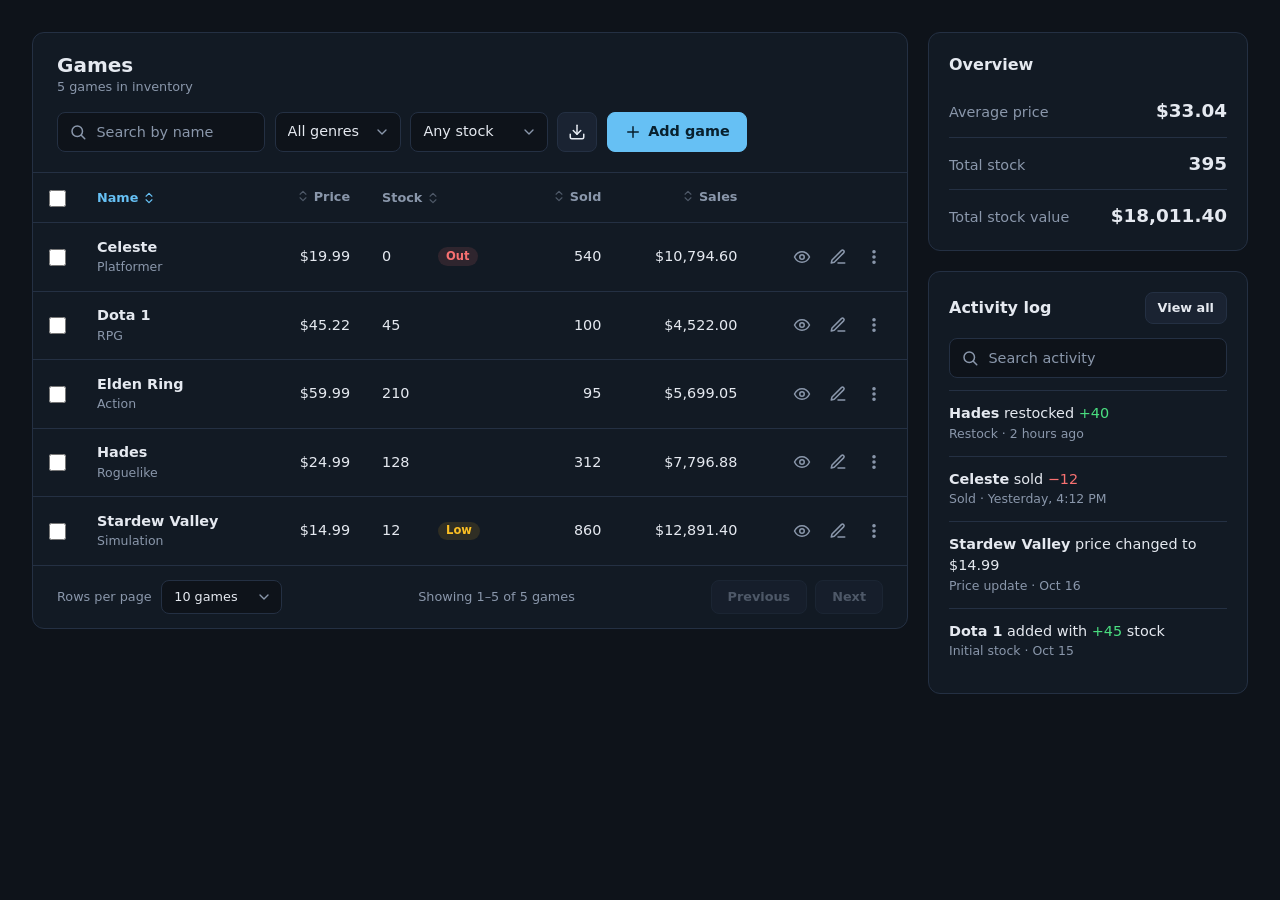
==== index.html @ d0f94e02 "Generated HTML and CSS via Claude I realized I am so far behind  AI can now build production grade s" ====
<!doctype html>
<html lang="en">
  <head>
    <meta charset="UTF-8" />
    <meta name="viewport" content="width=device-width, initial-scale=1.0" />
    <title>Document</title>
    <link rel="stylesheet" href="css/main.css" />
  </head>
  <body>
    <!-- Icon sprite: define once, reuse with <use href="#i-name"> -->
    <svg width="0" height="0" style="position: absolute" aria-hidden="true">
      <symbol id="i-search" viewBox="0 0 24 24">
        <circle cx="11" cy="11" r="7" />
        <path d="m21 21-4.3-4.3" />
      </symbol>
      <symbol id="i-eye" viewBox="0 0 24 24">
        <path d="M2 12s3.5-7 10-7 10 7 10 7-3.5 7-10 7S2 12 2 12z" />
        <circle cx="12" cy="12" r="3" />
      </symbol>
      <symbol id="i-edit" viewBox="0 0 24 24">
        <path d="M12 20h9" />
        <path d="M16.5 3.5a2.1 2.1 0 0 1 3 3L7 19l-4 1 1-4z" />
      </symbol>
      <symbol id="i-more" viewBox="0 0 24 24">
        <circle cx="12" cy="5" r="1.4" fill="currentColor" />
        <circle cx="12" cy="12" r="1.4" fill="currentColor" />
        <circle cx="12" cy="19" r="1.4" fill="currentColor" />
      </symbol>
      <symbol id="i-sort" viewBox="0 0 24 24">
        <path d="m7 15 5 5 5-5" />
        <path d="m7 9 5-5 5 5" />
      </symbol>
      <symbol id="i-plus" viewBox="0 0 24 24">
        <path d="M12 5v14M5 12h14" />
      </symbol>
      <symbol id="i-download" viewBox="0 0 24 24">
        <path d="M21 15v4a2 2 0 0 1-2 2H5a2 2 0 0 1-2-2v-4" />
        <path d="m7 10 5 5 5-5" />
        <path d="M12 15V3" />
      </symbol>
    </svg>

    <main class="layout">
      <section class="card" aria-labelledby="page-title">
        <!-- Toolbar -->
        <div class="toolbar">
          <div class="toolbar__title">
            <h1 id="page-title">Games</h1>
            <p>5 games in inventory</p>
          </div>

          <div class="toolbar__controls">
            <label class="search">
              <span class="sr-only">Search games</span>
              <svg class="icon" aria-hidden="true">
                <use href="#i-search" />
              </svg>
              <input type="search" name="search" placeholder="Search by name" />
            </label>

            <label class="select">
              <span class="sr-only">Filter by genre</span>
              <select name="genre">
                <option value="">All genres</option>
                <option>Action</option>
                <option>Platformer</option>
                <option>Roguelike</option>
                <option>RPG</option>
                <option>Simulation</option>
              </select>
            </label>

            <label class="select">
              <span class="sr-only">Filter by stock</span>
              <select name="stock">
                <option value="">Any stock</option>
                <option value="in">In stock</option>
                <option value="low">Low stock</option>
                <option value="out">Out of stock</option>
              </select>
            </label>

            <button
              type="button"
              class="btn btn--icon"
              aria-label="Export all games as CSV"
              title="Export all games as CSV"
            >
              <svg class="icon" aria-hidden="true">
                <use href="#i-download" />
              </svg>
            </button>

            <button type="button" class="btn btn--primary">
              <svg class="icon" aria-hidden="true"><use href="#i-plus" /></svg>
              Add game
            </button>
          </div>
        </div>

        <!-- Table -->
        <div class="table-wrap">
          <table>
            <caption class="sr-only">
              Games list
            </caption>
            <thead>
              <tr>
                <th class="col-check">
                  <input type="checkbox" aria-label="Select all games" />
                </th>
                <th aria-sort="ascending">
                  <button type="button" class="sort">
                    Name
                    <svg class="icon" aria-hidden="true">
                      <use href="#i-sort" />
                    </svg>
                  </button>
                </th>
                <th class="num" aria-sort="none">
                  <button type="button" class="sort">
                    Price
                    <svg class="icon" aria-hidden="true">
                      <use href="#i-sort" />
                    </svg>
                  </button>
                </th>
                <th class="stock" aria-sort="none">
                  <button type="button" class="sort">
                    Stock
                    <svg class="icon" aria-hidden="true">
                      <use href="#i-sort" />
                    </svg>
                  </button>
                </th>
                <th class="num" aria-sort="none">
                  <button type="button" class="sort">
                    Sold
                    <svg class="icon" aria-hidden="true">
                      <use href="#i-sort" />
                    </svg>
                  </button>
                </th>
                <th class="num" aria-sort="none">
                  <button type="button" class="sort">
                    Sales
                    <svg class="icon" aria-hidden="true">
                      <use href="#i-sort" />
                    </svg>
                  </button>
                </th>
                <th class="col-actions">
                  <span class="sr-only">Actions</span>
                </th>
              </tr>
            </thead>

            <tbody>
              <tr>
                <td class="col-check">
                  <input type="checkbox" aria-label="Select Celeste" />
                </td>
                <td>
                  <span class="name">Celeste</span
                  ><span class="genre">Platformer</span>
                </td>
                <td class="num">$19.99</td>
                <td class="stock">
                  <div class="stock-cell">
                    <span class="count">0</span
                    ><span class="badge badge--out">Out</span>
                  </div>
                </td>
                <td class="num">540</td>
                <td class="num">$10,794.60</td>
                <td class="col-actions">
                  <div class="actions">
                    <button
                      type="button"
                      class="icon-btn"
                      aria-label="View Celeste"
                      title="View"
                    >
                      <svg class="icon" aria-hidden="true">
                        <use href="#i-eye" />
                      </svg>
                    </button>
                    <button
                      type="button"
                      class="icon-btn"
                      aria-label="Edit Celeste"
                      title="Edit"
                    >
                      <svg class="icon" aria-hidden="true">
                        <use href="#i-edit" />
                      </svg>
                    </button>
                    <button
                      type="button"
                      class="icon-btn"
                      aria-label="More actions for Celeste"
                      title="More"
                    >
                      <svg class="icon" aria-hidden="true">
                        <use href="#i-more" />
                      </svg>
                    </button>
                  </div>
                </td>
              </tr>

              <tr>
                <td class="col-check">
                  <input type="checkbox" aria-label="Select Dota 1" />
                </td>
                <td>
                  <span class="name">Dota 1</span><span class="genre">RPG</span>
                </td>
                <td class="num">$45.22</td>
                <td class="stock">
                  <div class="stock-cell"><span class="count">45</span></div>
                </td>
                <td class="num">100</td>
                <td class="num">$4,522.00</td>
                <td class="col-actions">
                  <div class="actions">
                    <button
                      type="button"
                      class="icon-btn"
                      aria-label="View Dota 1"
                      title="View"
                    >
                      <svg class="icon" aria-hidden="true">
                        <use href="#i-eye" />
                      </svg>
                    </button>
                    <button
                      type="button"
                      class="icon-btn"
                      aria-label="Edit Dota 1"
                      title="Edit"
                    >
                      <svg class="icon" aria-hidden="true">
                        <use href="#i-edit" />
                      </svg>
                    </button>
                    <button
                      type="button"
                      class="icon-btn"
                      aria-label="More actions for Dota 1"
                      title="More"
                    >
                      <svg class="icon" aria-hidden="true">
                        <use href="#i-more" />
                      </svg>
                    </button>
                  </div>
                </td>
              </tr>

              <tr>
                <td class="col-check">
                  <input type="checkbox" aria-label="Select Elden Ring" />
                </td>
                <td>
                  <span class="name">Elden Ring</span
                  ><span class="genre">Action</span>
                </td>
                <td class="num">$59.99</td>
                <td class="stock">
                  <div class="stock-cell"><span class="count">210</span></div>
                </td>
                <td class="num">95</td>
                <td class="num">$5,699.05</td>
                <td class="col-actions">
                  <div class="actions">
                    <button
                      type="button"
                      class="icon-btn"
                      aria-label="View Elden Ring"
                      title="View"
                    >
                      <svg class="icon" aria-hidden="true">
                        <use href="#i-eye" />
                      </svg>
                    </button>
                    <button
                      type="button"
                      class="icon-btn"
                      aria-label="Edit Elden Ring"
                      title="Edit"
                    >
                      <svg class="icon" aria-hidden="true">
                        <use href="#i-edit" />
                      </svg>
                    </button>
                    <button
                      type="button"
                      class="icon-btn"
                      aria-label="More actions for Elden Ring"
                      title="More"
                    >
                      <svg class="icon" aria-hidden="true">
                        <use href="#i-more" />
                      </svg>
                    </button>
                  </div>
                </td>
              </tr>

              <tr>
                <td class="col-check">
                  <input type="checkbox" aria-label="Select Hades" />
                </td>
                <td>
                  <span class="name">Hades</span
                  ><span class="genre">Roguelike</span>
                </td>
                <td class="num">$24.99</td>
                <td class="stock">
                  <div class="stock-cell"><span class="count">128</span></div>
                </td>
                <td class="num">312</td>
                <td class="num">$7,796.88</td>
                <td class="col-actions">
                  <div class="actions">
                    <button
                      type="button"
                      class="icon-btn"
                      aria-label="View Hades"
                      title="View"
                    >
                      <svg class="icon" aria-hidden="true">
                        <use href="#i-eye" />
                      </svg>
                    </button>
                    <button
                      type="button"
                      class="icon-btn"
                      aria-label="Edit Hades"
                      title="Edit"
                    >
                      <svg class="icon" aria-hidden="true">
                        <use href="#i-edit" />
                      </svg>
                    </button>
                    <button
                      type="button"
                      class="icon-btn"
                      aria-label="More actions for Hades"
                      title="More"
                    >
                      <svg class="icon" aria-hidden="true">
                        <use href="#i-more" />
                      </svg>
                    </button>
                  </div>
                </td>
              </tr>

              <tr>
                <td class="col-check">
                  <input type="checkbox" aria-label="Select Stardew Valley" />
                </td>
                <td>
                  <span class="name">Stardew Valley</span
                  ><span class="genre">Simulation</span>
                </td>
                <td class="num">$14.99</td>
                <td class="stock">
                  <div class="stock-cell">
                    <span class="count">12</span
                    ><span class="badge badge--low">Low</span>
                  </div>
                </td>
                <td class="num">860</td>
                <td class="num">$12,891.40</td>
                <td class="col-actions">
                  <div class="actions">
                    <button
                      type="button"
                      class="icon-btn"
                      aria-label="View Stardew Valley"
                      title="View"
                    >
                      <svg class="icon" aria-hidden="true">
                        <use href="#i-eye" />
                      </svg>
                    </button>
                    <button
                      type="button"
                      class="icon-btn"
                      aria-label="Edit Stardew Valley"
                      title="Edit"
                    >
                      <svg class="icon" aria-hidden="true">
                        <use href="#i-edit" />
                      </svg>
                    </button>
                    <button
                      type="button"
                      class="icon-btn"
                      aria-label="More actions for Stardew Valley"
                      title="More"
                    >
                      <svg class="icon" aria-hidden="true">
                        <use href="#i-more" />
                      </svg>
                    </button>
                  </div>
                </td>
              </tr>
            </tbody>
          </table>
        </div>

        <!-- Footer / pagination -->
        <div class="table-footer">
          <div class="rows">
            <label for="page-size">Rows per page</label>
            <div class="select">
              <select id="page-size" name="page-size">
                <option value="10">10 games</option>
                <option value="30">30 games</option>
                <option value="100">100 games</option>
              </select>
            </div>
          </div>
          <p>Showing 1–5 of 5 games</p>
          <div class="pager">
            <button type="button" class="btn" disabled>Previous</button>
            <button type="button" class="btn" disabled>Next</button>
          </div>
        </div>
      </section>

      <!-- Side panels -->
      <aside class="side" aria-label="Insights">
        <section class="card panel" aria-labelledby="stats-title">
          <h2 id="stats-title">Overview</h2>
          <dl class="stats">
            <div>
              <dt>Average price</dt>
              <dd>$33.04</dd>
            </div>
            <div>
              <dt>Total stock</dt>
              <dd>395</dd>
            </div>
            <div>
              <dt>Total stock value</dt>
              <dd>$18,011.40</dd>
            </div>
          </dl>
        </section>

        <section class="card panel" aria-labelledby="log-title">
          <div class="panel__head">
            <h2 id="log-title">Activity log</h2>
            <button type="button" class="btn btn--sm">View all</button>
          </div>

          <label class="search">
            <span class="sr-only">Search activity</span>
            <svg class="icon" aria-hidden="true"><use href="#i-search" /></svg>
            <input
              type="search"
              name="log-search"
              placeholder="Search activity"
            />
          </label>

          <ul class="log">
            <li>
              <span class="log__text"
                ><strong>Hades</strong> restocked
                <span class="pos">+40</span></span
              >
              <span class="log__meta">Restock · 2 hours ago</span>
            </li>
            <li>
              <span class="log__text"
                ><strong>Celeste</strong> sold
                <span class="neg">−12</span></span
              >
              <span class="log__meta">Sold · Yesterday, 4:12 PM</span>
            </li>
            <li>
              <span class="log__text"
                ><strong>Stardew Valley</strong> price changed to $14.99</span
              >
              <span class="log__meta">Price update · Oct 16</span>
            </li>
            <li>
              <span class="log__text"
                ><strong>Dota 1</strong> added with
                <span class="pos">+45</span> stock</span
              >
              <span class="log__meta">Initial stock · Oct 15</span>
            </li>
          </ul>
        </section>
      </aside>
    </main>
  </body>
</html>
---- css/main.css ----
/* ---------- Tokens ---------- */
:root {
  --bg: #0e131a;
  --surface: #121a24;
  --surface-raised: #1a2332;
  --row-hover: #18222f;
  --row-selected: #16293a;
  --border: #243043;
  --text: #e5e9f0;
  --text-muted: #8a97ab;
  --accent: #66c0f4;
  --accent-ink: #08202e;
  --warn: #fbbf24;
  --danger: #f87171;

  --radius: 12px;
  --radius-sm: 8px;
  --font: system-ui, -apple-system, "Segoe UI", Roboto, sans-serif;
}

/* ---------- Base ---------- */
*,
*::before,
*::after {
  box-sizing: border-box;
  padding: 0;
  margin: 0;
}

body {
  font-family: var(--font);
  font-size: 0.9rem;
  line-height: 1.5;
  color: var(--text);
  background: var(--bg);
  margin: 2rem;
}

.sr-only {
  position: absolute;
  width: 1px;
  height: 1px;
  overflow: hidden;
  clip: rect(0 0 0 0);
  white-space: nowrap;
}

.icon {
  width: 18px;
  height: 18px;
  flex-shrink: 0;
  fill: none;
  stroke: currentColor;
  stroke-width: 2;
  stroke-linecap: round;
  stroke-linejoin: round;
}

:focus-visible {
  outline: 2px solid var(--accent);
  outline-offset: 2px;
}

/* ---------- Card ---------- */
.card {
  background: var(--surface);
  border: 1px solid var(--border);
  border-radius: var(--radius);
  overflow: hidden;
}

/* ---------- Toolbar ---------- */
.toolbar {
  display: flex;
  flex-wrap: wrap;
  align-items: center;
  justify-content: space-between;
  gap: 1rem;
  padding: 1.25rem 1.5rem;
  border-bottom: 1px solid var(--border);
}

.toolbar__title h1 {
  font-size: 1.25rem;
  font-weight: 700;
  line-height: 1.2;
}

.toolbar__title p {
  color: var(--text-muted);
  font-size: 0.8rem;
}

.toolbar__controls {
  display: flex;
  flex-wrap: wrap;
  align-items: center;
  gap: 0.6rem;
}

/* Search */
.search {
  position: relative;
  display: block;
}

.search .icon {
  position: absolute;
  top: 50%;
  left: 0.75rem;
  transform: translateY(-50%);
  color: var(--text-muted);
  pointer-events: none;
}

.search input,
.select select {
  height: 2.5rem;
  font: inherit;
  color: var(--text);
  background: var(--bg);
  border: 1px solid var(--border);
  border-radius: var(--radius-sm);
  transition: border-color 150ms ease;
}

.search input {
  width: 15rem;
  padding: 0 0.75rem 0 2.4rem;
}

.search input::placeholder {
  color: var(--text-muted);
}

.search input:hover,
.select select:hover {
  border-color: #34445c;
}

.search input:focus-visible,
.select select:focus-visible {
  outline: none;
  border-color: var(--accent);
  box-shadow: 0 0 0 3px rgb(102 192 244 / 0.2);
}

/* Select with custom arrow */
.select select {
  appearance: none;
  padding: 0 2.2rem 0 0.75rem;
  cursor: pointer;
  background-image: url("data:image/svg+xml,%3Csvg xmlns='http://www.w3.org/2000/svg' width='16' height='16' viewBox='0 0 24 24' fill='none' stroke='%238a97ab' stroke-width='2' stroke-linecap='round' stroke-linejoin='round'%3E%3Cpath d='m6 9 6 6 6-6'/%3E%3C/svg%3E");
  background-repeat: no-repeat;
  background-position: right 0.6rem center;
}

/* Buttons */
.btn {
  display: inline-flex;
  align-items: center;
  gap: 0.4rem;
  height: 2.5rem;
  padding: 0 1rem;
  font: inherit;
  font-weight: 600;
  color: var(--text);
  background: var(--surface-raised);
  border: 1px solid var(--border);
  border-radius: var(--radius-sm);
  cursor: pointer;
  transition: background-color 150ms ease;
}

.btn:hover:not(:disabled) {
  background: #222e40;
}

.btn:disabled {
  color: var(--text-muted);
  opacity: 0.5;
  cursor: not-allowed;
}

.btn--primary {
  color: var(--accent-ink);
  background: var(--accent);
  border-color: var(--accent);
}

.btn--primary:hover:not(:disabled) {
  background: #85cdf7;
}

/* ---------- Table ---------- */
.table-wrap {
  overflow-x: auto;
}

table {
  width: 100%;
  min-width: 860px;
  border-collapse: collapse;
  text-align: left;
}

th,
td {
  padding: 0.85rem 1rem;
  white-space: nowrap;
}

thead th {
  color: var(--text-muted);
  font-size: 0.8rem;
  font-weight: 600;
  background: var(--surface);
  border-bottom: 1px solid var(--border);
}

tbody tr {
  border-bottom: 1px solid var(--border);
  transition: background-color 150ms ease;
}

tbody tr:last-child {
  border-bottom: none;
}

tbody tr:hover {
  background: var(--row-hover);
}

/* Selected row: works with no JS thanks to :has() */
tbody tr:has(input:checked) {
  background: var(--row-selected);
}

.name {
  font-weight: 600;
}

/* Numbers line up on the right */
.num {
  text-align: right;
  font-variant-numeric: tabular-nums;
}

.col-check {
  width: 3rem;
  padding-right: 0;
}

.col-actions {
  width: 1%;
  padding-left: 0;
  text-align: right;
}

input[type="checkbox"] {
  width: 17px;
  height: 17px;
  accent-color: var(--accent);
  cursor: pointer;
  vertical-align: middle;
}

/* Sortable headers */
.sort {
  display: inline-flex;
  align-items: center;
  gap: 0.25rem;
  padding: 0.2rem 0.4rem;
  margin: -0.2rem -0.4rem;
  font: inherit;
  color: inherit;
  background: none;
  border: none;
  border-radius: 6px;
  cursor: pointer;
}

.sort .icon {
  width: 14px;
  height: 14px;
  opacity: 0.5;
}

.sort:hover {
  color: var(--text);
}

.sort:hover .icon {
  opacity: 1;
}

th[aria-sort="ascending"] .sort,
th[aria-sort="descending"] .sort {
  color: var(--accent);
}

th[aria-sort="ascending"] .sort .icon,
th[aria-sort="descending"] .sort .icon {
  opacity: 1;
}

/* Right-aligned header buttons */
th.num .sort {
  flex-direction: row-reverse;
}

/* Stock badges */
.badge {
  display: inline-block;
  margin-left: 0.4rem;
  padding: 0.05rem 0.5rem;
  font-size: 0.72rem;
  font-weight: 600;
  border-radius: 999px;
}

.badge--low {
  color: var(--warn);
  background: rgb(251 191 36 / 0.12);
}

.badge--out {
  color: var(--danger);
  background: rgb(248 113 113 / 0.12);
}

/* Row actions */
.actions {
  display: inline-flex;
  gap: 0.15rem;
}

.icon-btn {
  display: inline-grid;
  place-items: center;
  width: 2.1rem;
  height: 2.1rem;
  color: var(--text-muted);
  background: none;
  border: none;
  border-radius: var(--radius-sm);
  cursor: pointer;
  transition:
    background-color 150ms ease,
    color 150ms ease;
}

.icon-btn:hover {
  color: var(--text);
  background: var(--surface-raised);
}

/* ---------- Footer ---------- */
.table-footer {
  display: flex;
  flex-wrap: wrap;
  align-items: center;
  justify-content: space-between;
  gap: 1rem;
  padding: 0.9rem 1.5rem;
  color: var(--text-muted);
  font-size: 0.8rem;
  border-top: 1px solid var(--border);
}

.pager {
  display: flex;
  gap: 0.5rem;
}

.pager .btn {
  height: 2.1rem;
  font-size: 0.8rem;
}

/* ---------- Small screens ---------- */
@media (max-width: 768px) {
  body {
    margin: 1rem;
  }

  .toolbar {
    padding: 1rem;
  }

  .toolbar__controls,
  .search,
  .search input {
    width: 100%;
  }

  .select {
    flex: 1;
  }

  .select select {
    width: 100%;
  }
}

@media (prefers-reduced-motion: reduce) {
  * {
    transition: none !important;
  }
}

/* ================= v2: layout, side panel, table tweaks ================= */
.layout {
  display: grid;
  grid-template-columns: minmax(0, 1fr) 20rem;
  gap: 1.25rem;
  align-items: start;
}

.side {
  display: grid;
  gap: 1.25rem;
}

/* Toolbar extras */
.search input {
  width: 13rem;
}

.btn--icon {
  width: 2.5rem;
  padding: 0;
  justify-content: center;
}

.btn--sm {
  height: 2rem;
  padding: 0 0.75rem;
  font-size: 0.8rem;
}

/* Table: genre lives under the name */
table {
  min-width: 680px;
}

.name {
  display: block;
}

.genre {
  display: block;
  color: var(--text-muted);
  font-size: 0.78rem;
}

/* Stock: count on the left, badge in its own aligned column */
th.stock,
td.stock {
  text-align: left;
  font-variant-numeric: tabular-nums;
}

.stock-cell {
  display: flex;
  align-items: center;
  gap: 0.75rem;
}

.stock-cell .count {
  min-width: 2.75rem;
}

.stock-cell .badge {
  margin-left: 0;
}

/* Breathing room between Sales and the action icons */
th.col-actions,
td.col-actions {
  padding-left: 2rem;
}

/* Footer: rows per page */
.rows {
  display: flex;
  align-items: center;
  gap: 0.6rem;
}

.table-footer .select select {
  height: 2.1rem;
  font-size: 0.8rem;
}

/* Side panels */
.panel {
  padding: 1.25rem;
}

.panel h2 {
  font-size: 1rem;
  font-weight: 700;
}

.panel__head {
  display: flex;
  align-items: center;
  justify-content: space-between;
  margin-bottom: 0.9rem;
}

.stats {
  margin-top: 0.5rem;
}

.stats div {
  display: flex;
  align-items: baseline;
  justify-content: space-between;
  gap: 1rem;
  padding: 0.75rem 0;
  border-bottom: 1px solid var(--border);
}

.stats div:last-child {
  padding-bottom: 0;
  border-bottom: none;
}

.stats dt {
  color: var(--text-muted);
}

.stats dd {
  font-size: 1.15rem;
  font-weight: 700;
  font-variant-numeric: tabular-nums;
}

.panel .search input {
  width: 100%;
}

.log {
  margin-top: 0.75rem;
  list-style: none;
}

.log li {
  padding: 0.75rem 0;
  border-top: 1px solid var(--border);
}

.log__text,
.log__meta {
  display: block;
}

.log__meta {
  color: var(--text-muted);
  font-size: 0.78rem;
}

.log .pos {
  color: #4ade80;
}

.log .neg {
  color: var(--danger);
}

@media (max-width: 1100px) {
  .layout {
    grid-template-columns: 1fr;
  }
}
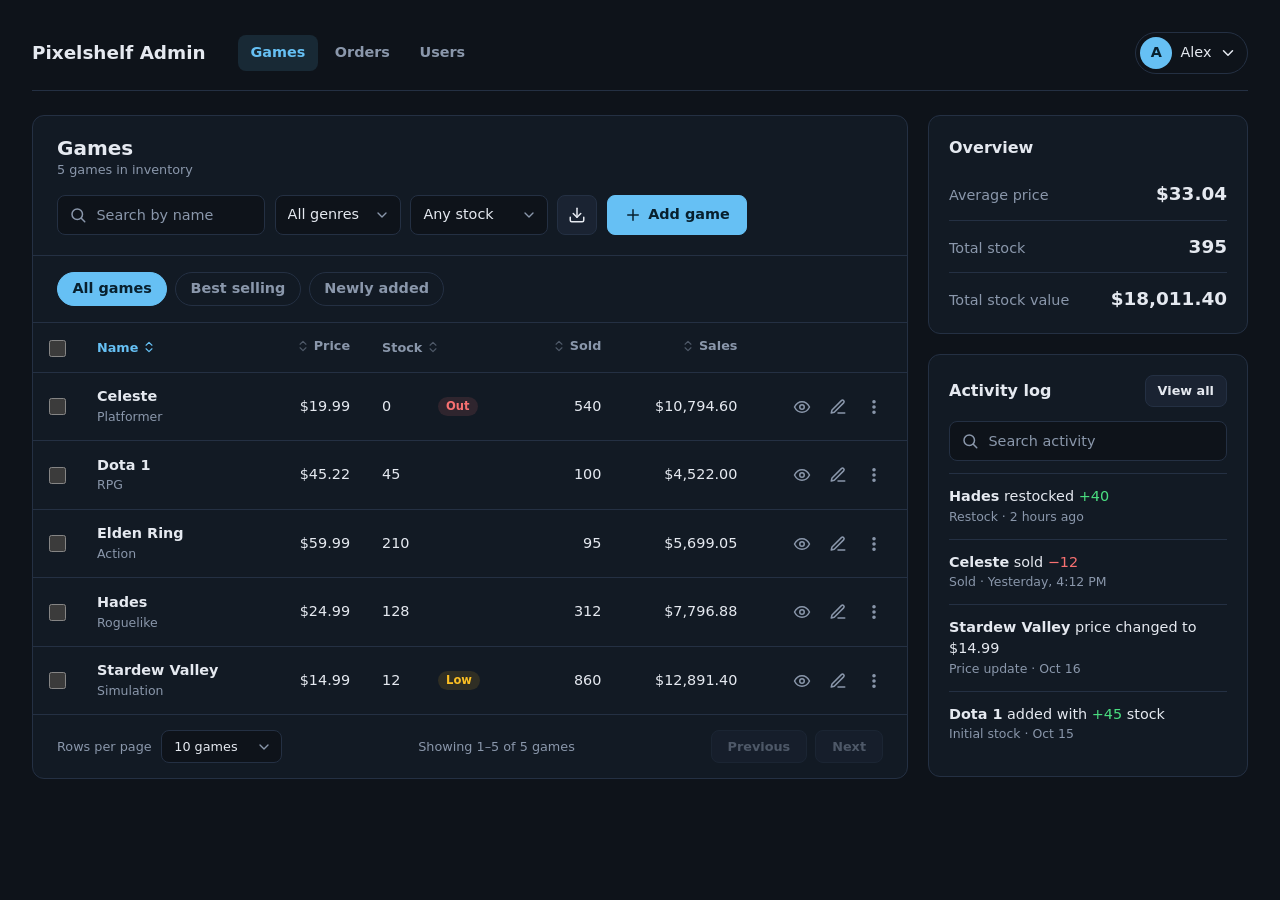
==== commit a648b2af: "Used Claude to generate HTML and CSS haha" ====
--- a/index.html
+++ b/index.html
@@ -3,7 +3,8 @@
   <head>
     <meta charset="UTF-8" />
     <meta name="viewport" content="width=device-width, initial-scale=1.0" />
-    <title>Document</title>
+    <meta name="color-scheme" content="dark" />
+    <title>Game Inventory Dashboard</title>
     <link rel="stylesheet" href="css/main.css" />
   </head>
   <body>
@@ -38,7 +39,66 @@
         <path d="m7 10 5 5 5-5" />
         <path d="M12 15V3" />
       </symbol>
+      <symbol id="i-minus" viewBox="0 0 24 24"><path d="M5 12h14" /></symbol>
+      <symbol id="i-tag" viewBox="0 0 24 24">
+        <path
+          d="M20.6 13.4 13.4 20.6a2 2 0 0 1-2.8 0L2 12V2h10l8.6 8.6a2 2 0 0 1 0 2.8z"
+        />
+        <circle cx="7" cy="7" r="1" />
+      </symbol>
+      <symbol id="i-trash" viewBox="0 0 24 24">
+        <path d="M3 6h18" />
+        <path d="M8 6V4a1 1 0 0 1 1-1h6a1 1 0 0 1 1 1v2" />
+        <path d="m19 6-1 14a2 2 0 0 1-2 2H8a2 2 0 0 1-2-2L5 6" />
+        <path d="M10 11v6M14 11v6" />
+      </symbol>
+      <symbol id="i-settings" viewBox="0 0 24 24">
+        <path
+          d="M4 21v-7M4 10V3M12 21v-9M12 8V3M20 21v-5M20 12V3M1 14h6M9 8h6M17 16h6"
+        />
+      </symbol>
+      <symbol id="i-logout" viewBox="0 0 24 24">
+        <path d="M9 21H5a2 2 0 0 1-2-2V5a2 2 0 0 1 2-2h4" />
+        <path d="m16 17 5-5-5-5" />
+        <path d="M21 12H9" />
+      </symbol>
+      <symbol id="i-chevron" viewBox="0 0 24 24">
+        <path d="m6 9 6 6 6-6" />
+      </symbol>
     </svg>
+
+    <header class="admin-bar">
+      <a href="index.html" class="admin-bar__brand">Pixelshelf Admin</a>
+      <nav class="admin-nav" aria-label="Admin">
+        <a href="index.html" aria-current="page">Games</a>
+        <a href="orders.html">Orders</a>
+        <a href="users.html">Users</a>
+      </nav>
+      <details class="admin-menu">
+        <summary aria-label="Account menu">
+          <span class="avatar" aria-hidden="true">A</span>
+          <span class="admin-menu__name">Alex</span>
+          <svg class="icon" aria-hidden="true"><use href="#i-chevron" /></svg>
+        </summary>
+        <div class="menu-panel admin-menu__panel">
+          <div class="admin-menu__user">
+            <strong>Alex Rivera</strong>
+            <span>alex@example.com</span>
+          </div>
+          <a href="account.html" class="menu-item"
+            ><svg class="icon" aria-hidden="true">
+              <use href="#i-settings" />
+            </svg>
+            Account settings</a
+          >
+          <hr />
+          <button type="button" class="menu-item menu-item--danger">
+            <svg class="icon" aria-hidden="true"><use href="#i-logout" /></svg>
+            Sign out
+          </button>
+        </div>
+      </details>
+    </header>
 
     <main class="layout">
       <section class="card" aria-labelledby="page-title">
@@ -96,6 +156,34 @@
               Add game
             </button>
           </div>
+        </div>
+
+        <div class="quick-filters" role="radiogroup" aria-label="Show games">
+          <label class="chip"
+            ><input
+              type="radio"
+              name="show"
+              id="show-all"
+              class="sr-only"
+              checked
+            />All games</label
+          >
+          <label class="chip"
+            ><input
+              type="radio"
+              name="show"
+              id="show-best"
+              class="sr-only"
+            />Best selling</label
+          >
+          <label class="chip"
+            ><input
+              type="radio"
+              name="show"
+              id="show-new"
+              class="sr-only"
+            />Newly added</label
+          >
         </div>
 
         <!-- Table -->
@@ -156,7 +244,7 @@
             </thead>
 
             <tbody>
-              <tr>
+              <tr data-best>
                 <td class="col-check">
                   <input type="checkbox" aria-label="Select Celeste" />
                 </td>
@@ -195,21 +283,70 @@
                         <use href="#i-edit" />
                       </svg>
                     </button>
-                    <button
-                      type="button"
-                      class="icon-btn"
-                      aria-label="More actions for Celeste"
-                      title="More"
-                    >
-                      <svg class="icon" aria-hidden="true">
-                        <use href="#i-more" />
-                      </svg>
-                    </button>
+                    <details class="row-menu">
+                      <summary
+                        class="icon-btn"
+                        aria-label="More actions for Celeste"
+                        title="More"
+                      >
+                        <svg class="icon" aria-hidden="true">
+                          <use href="#i-more" />
+                        </svg>
+                      </summary>
+                      <ul class="menu-panel row-menu__panel">
+                        <li>
+                          <a
+                            href="game-details.html?id=celeste"
+                            class="menu-item"
+                            ><svg class="icon" aria-hidden="true">
+                              <use href="#i-eye" />
+                            </svg>
+                            View game details</a
+                          >
+                        </li>
+                        <li>
+                          <button type="button" class="menu-item">
+                            <svg class="icon" aria-hidden="true">
+                              <use href="#i-plus" />
+                            </svg>
+                            Add stock
+                          </button>
+                        </li>
+                        <li>
+                          <button type="button" class="menu-item">
+                            <svg class="icon" aria-hidden="true">
+                              <use href="#i-minus" />
+                            </svg>
+                            Remove stock
+                          </button>
+                        </li>
+                        <li>
+                          <button type="button" class="menu-item">
+                            <svg class="icon" aria-hidden="true">
+                              <use href="#i-tag" />
+                            </svg>
+                            Change price
+                          </button>
+                        </li>
+                        <li><hr /></li>
+                        <li>
+                          <button
+                            type="button"
+                            class="menu-item menu-item--danger"
+                          >
+                            <svg class="icon" aria-hidden="true">
+                              <use href="#i-trash" />
+                            </svg>
+                            Delete game
+                          </button>
+                        </li>
+                      </ul>
+                    </details>
                   </div>
                 </td>
               </tr>
 
-              <tr>
+              <tr data-new>
                 <td class="col-check">
                   <input type="checkbox" aria-label="Select Dota 1" />
                 </td>
@@ -244,21 +381,70 @@
                         <use href="#i-edit" />
                       </svg>
                     </button>
-                    <button
-                      type="button"
-                      class="icon-btn"
-                      aria-label="More actions for Dota 1"
-                      title="More"
-                    >
-                      <svg class="icon" aria-hidden="true">
-                        <use href="#i-more" />
-                      </svg>
-                    </button>
+                    <details class="row-menu">
+                      <summary
+                        class="icon-btn"
+                        aria-label="More actions for Dota 1"
+                        title="More"
+                      >
+                        <svg class="icon" aria-hidden="true">
+                          <use href="#i-more" />
+                        </svg>
+                      </summary>
+                      <ul class="menu-panel row-menu__panel">
+                        <li>
+                          <a
+                            href="game-details.html?id=dota-1"
+                            class="menu-item"
+                            ><svg class="icon" aria-hidden="true">
+                              <use href="#i-eye" />
+                            </svg>
+                            View game details</a
+                          >
+                        </li>
+                        <li>
+                          <button type="button" class="menu-item">
+                            <svg class="icon" aria-hidden="true">
+                              <use href="#i-plus" />
+                            </svg>
+                            Add stock
+                          </button>
+                        </li>
+                        <li>
+                          <button type="button" class="menu-item">
+                            <svg class="icon" aria-hidden="true">
+                              <use href="#i-minus" />
+                            </svg>
+                            Remove stock
+                          </button>
+                        </li>
+                        <li>
+                          <button type="button" class="menu-item">
+                            <svg class="icon" aria-hidden="true">
+                              <use href="#i-tag" />
+                            </svg>
+                            Change price
+                          </button>
+                        </li>
+                        <li><hr /></li>
+                        <li>
+                          <button
+                            type="button"
+                            class="menu-item menu-item--danger"
+                          >
+                            <svg class="icon" aria-hidden="true">
+                              <use href="#i-trash" />
+                            </svg>
+                            Delete game
+                          </button>
+                        </li>
+                      </ul>
+                    </details>
                   </div>
                 </td>
               </tr>
 
-              <tr>
+              <tr data-new>
                 <td class="col-check">
                   <input type="checkbox" aria-label="Select Elden Ring" />
                 </td>
@@ -294,21 +480,70 @@
                         <use href="#i-edit" />
                       </svg>
                     </button>
-                    <button
-                      type="button"
-                      class="icon-btn"
-                      aria-label="More actions for Elden Ring"
-                      title="More"
-                    >
-                      <svg class="icon" aria-hidden="true">
-                        <use href="#i-more" />
-                      </svg>
-                    </button>
+                    <details class="row-menu">
+                      <summary
+                        class="icon-btn"
+                        aria-label="More actions for Elden Ring"
+                        title="More"
+                      >
+                        <svg class="icon" aria-hidden="true">
+                          <use href="#i-more" />
+                        </svg>
+                      </summary>
+                      <ul class="menu-panel row-menu__panel">
+                        <li>
+                          <a
+                            href="game-details.html?id=elden-ring"
+                            class="menu-item"
+                            ><svg class="icon" aria-hidden="true">
+                              <use href="#i-eye" />
+                            </svg>
+                            View game details</a
+                          >
+                        </li>
+                        <li>
+                          <button type="button" class="menu-item">
+                            <svg class="icon" aria-hidden="true">
+                              <use href="#i-plus" />
+                            </svg>
+                            Add stock
+                          </button>
+                        </li>
+                        <li>
+                          <button type="button" class="menu-item">
+                            <svg class="icon" aria-hidden="true">
+                              <use href="#i-minus" />
+                            </svg>
+                            Remove stock
+                          </button>
+                        </li>
+                        <li>
+                          <button type="button" class="menu-item">
+                            <svg class="icon" aria-hidden="true">
+                              <use href="#i-tag" />
+                            </svg>
+                            Change price
+                          </button>
+                        </li>
+                        <li><hr /></li>
+                        <li>
+                          <button
+                            type="button"
+                            class="menu-item menu-item--danger"
+                          >
+                            <svg class="icon" aria-hidden="true">
+                              <use href="#i-trash" />
+                            </svg>
+                            Delete game
+                          </button>
+                        </li>
+                      </ul>
+                    </details>
                   </div>
                 </td>
               </tr>
 
-              <tr>
+              <tr data-best>
                 <td class="col-check">
                   <input type="checkbox" aria-label="Select Hades" />
                 </td>
@@ -344,21 +579,68 @@
                         <use href="#i-edit" />
                       </svg>
                     </button>
-                    <button
-                      type="button"
-                      class="icon-btn"
-                      aria-label="More actions for Hades"
-                      title="More"
-                    >
-                      <svg class="icon" aria-hidden="true">
-                        <use href="#i-more" />
-                      </svg>
-                    </button>
+                    <details class="row-menu">
+                      <summary
+                        class="icon-btn"
+                        aria-label="More actions for Hades"
+                        title="More"
+                      >
+                        <svg class="icon" aria-hidden="true">
+                          <use href="#i-more" />
+                        </svg>
+                      </summary>
+                      <ul class="menu-panel row-menu__panel">
+                        <li>
+                          <a href="game-details.html?id=hades" class="menu-item"
+                            ><svg class="icon" aria-hidden="true">
+                              <use href="#i-eye" />
+                            </svg>
+                            View game details</a
+                          >
+                        </li>
+                        <li>
+                          <button type="button" class="menu-item">
+                            <svg class="icon" aria-hidden="true">
+                              <use href="#i-plus" />
+                            </svg>
+                            Add stock
+                          </button>
+                        </li>
+                        <li>
+                          <button type="button" class="menu-item">
+                            <svg class="icon" aria-hidden="true">
+                              <use href="#i-minus" />
+                            </svg>
+                            Remove stock
+                          </button>
+                        </li>
+                        <li>
+                          <button type="button" class="menu-item">
+                            <svg class="icon" aria-hidden="true">
+                              <use href="#i-tag" />
+                            </svg>
+                            Change price
+                          </button>
+                        </li>
+                        <li><hr /></li>
+                        <li>
+                          <button
+                            type="button"
+                            class="menu-item menu-item--danger"
+                          >
+                            <svg class="icon" aria-hidden="true">
+                              <use href="#i-trash" />
+                            </svg>
+                            Delete game
+                          </button>
+                        </li>
+                      </ul>
+                    </details>
                   </div>
                 </td>
               </tr>
 
-              <tr>
+              <tr data-best>
                 <td class="col-check">
                   <input type="checkbox" aria-label="Select Stardew Valley" />
                 </td>
@@ -397,16 +679,65 @@
                         <use href="#i-edit" />
                       </svg>
                     </button>
-                    <button
-                      type="button"
-                      class="icon-btn"
-                      aria-label="More actions for Stardew Valley"
-                      title="More"
-                    >
-                      <svg class="icon" aria-hidden="true">
-                        <use href="#i-more" />
-                      </svg>
-                    </button>
+                    <details class="row-menu">
+                      <summary
+                        class="icon-btn"
+                        aria-label="More actions for Stardew Valley"
+                        title="More"
+                      >
+                        <svg class="icon" aria-hidden="true">
+                          <use href="#i-more" />
+                        </svg>
+                      </summary>
+                      <ul class="menu-panel row-menu__panel">
+                        <li>
+                          <a
+                            href="game-details.html?id=stardew-valley"
+                            class="menu-item"
+                            ><svg class="icon" aria-hidden="true">
+                              <use href="#i-eye" />
+                            </svg>
+                            View game details</a
+                          >
+                        </li>
+                        <li>
+                          <button type="button" class="menu-item">
+                            <svg class="icon" aria-hidden="true">
+                              <use href="#i-plus" />
+                            </svg>
+                            Add stock
+                          </button>
+                        </li>
+                        <li>
+                          <button type="button" class="menu-item">
+                            <svg class="icon" aria-hidden="true">
+                              <use href="#i-minus" />
+                            </svg>
+                            Remove stock
+                          </button>
+                        </li>
+                        <li>
+                          <button type="button" class="menu-item">
+                            <svg class="icon" aria-hidden="true">
+                              <use href="#i-tag" />
+                            </svg>
+                            Change price
+                          </button>
+                        </li>
+                        <li><hr /></li>
+                        <li>
+                          <button
+                            type="button"
+                            class="menu-item menu-item--danger"
+                          >
+                            <svg class="icon" aria-hidden="true">
+                              <use href="#i-trash" />
+                            </svg>
+                            Delete game
+                          </button>
+                        </li>
+                      </ul>
+                    </details>
                   </div>
                 </td>
               </tr>
--- a/css/main.css
+++ b/css/main.css
@@ -575,3 +575,224 @@
     grid-template-columns: 1fr;
   }
 }
+
+/* ================= v3: admin bar, row menu, quick filters ================= */
+.admin-bar {
+  display: flex;
+  flex-wrap: wrap;
+  align-items: center;
+  gap: 1rem 2rem;
+  padding-bottom: 1rem;
+  margin-bottom: 1.5rem;
+  border-bottom: 1px solid var(--border);
+}
+
+.admin-bar__brand {
+  font-size: 1.15rem;
+  font-weight: 800;
+  color: var(--text);
+  text-decoration: none;
+}
+
+.admin-nav {
+  display: flex;
+  gap: 0.25rem;
+}
+
+.admin-nav a {
+  padding: 0.45rem 0.8rem;
+  font-weight: 600;
+  color: var(--text-muted);
+  text-decoration: none;
+  border-radius: var(--radius-sm);
+}
+
+.admin-nav a:hover {
+  color: var(--text);
+  background: var(--surface-raised);
+}
+
+.admin-nav a[aria-current="page"] {
+  color: var(--accent);
+  background: rgb(102 192 244 / 0.12);
+}
+
+/* Account menu (<details>, no JS) */
+.admin-menu {
+  position: relative;
+  margin-left: auto;
+}
+
+.admin-menu summary {
+  display: flex;
+  align-items: center;
+  gap: 0.5rem;
+  padding: 0.25rem 0.6rem 0.25rem 0.25rem;
+  list-style: none;
+  cursor: pointer;
+  border: 1px solid var(--border);
+  border-radius: 999px;
+}
+
+.admin-menu summary::-webkit-details-marker,
+.row-menu summary::-webkit-details-marker {
+  display: none;
+}
+
+.admin-menu summary:hover,
+.admin-menu[open] summary {
+  background: var(--surface-raised);
+}
+
+.avatar {
+  display: grid;
+  place-items: center;
+  width: 2rem;
+  height: 2rem;
+  font-weight: 700;
+  color: var(--accent-ink);
+  background: var(--accent);
+  border-radius: 50%;
+}
+
+.admin-menu__user {
+  padding: 0.6rem 0.7rem 0.7rem;
+  margin-bottom: 0.3rem;
+  border-bottom: 1px solid var(--border);
+}
+
+.admin-menu__user strong,
+.admin-menu__user span {
+  display: block;
+}
+
+.admin-menu__user span {
+  font-size: 0.8rem;
+  color: var(--text-muted);
+}
+
+/* Shared dropdown panel + items */
+.menu-panel {
+  position: absolute;
+  top: calc(100% + 0.4rem);
+  right: 0;
+  z-index: 30;
+  width: 14rem;
+  padding: 0.35rem;
+  list-style: none;
+  background: var(--surface-raised);
+  border: 1px solid var(--border);
+  border-radius: var(--radius);
+  box-shadow: 0 12px 32px rgb(0 0 0 / 0.45);
+}
+
+.menu-item {
+  display: flex;
+  align-items: center;
+  gap: 0.6rem;
+  width: 100%;
+  padding: 0.55rem 0.7rem;
+  font: inherit;
+  font-weight: 500;
+  color: var(--text);
+  text-align: left;
+  text-decoration: none;
+  cursor: pointer;
+  background: none;
+  border: none;
+  border-radius: var(--radius-sm);
+}
+
+.menu-item:hover {
+  background: #222e40;
+}
+
+.menu-item--danger {
+  color: var(--danger);
+}
+
+.menu-panel hr {
+  margin: 0.3rem 0;
+  border: none;
+  border-top: 1px solid var(--border);
+}
+
+/* Row 3-dots menu */
+.row-menu {
+  position: relative;
+  text-align: left;
+}
+
+.row-menu[open] {
+  z-index: 30;
+}
+
+.row-menu[open] > summary {
+  color: var(--text);
+  background: var(--surface-raised);
+}
+
+/* Quick filters: best selling / newly added (CSS only) */
+.quick-filters {
+  display: flex;
+  flex-wrap: wrap;
+  gap: 0.5rem;
+  padding: 1rem 1.5rem;
+  border-bottom: 1px solid var(--border);
+}
+
+.chip {
+  position: relative;
+  display: inline-flex;
+  align-items: center;
+  height: 2.1rem;
+  padding: 0 0.9rem;
+  font-weight: 600;
+  color: var(--text-muted);
+  cursor: pointer;
+  border: 1px solid var(--border);
+  border-radius: 999px;
+}
+
+.chip:hover {
+  color: var(--text);
+  border-color: #34445c;
+}
+
+.chip:has(input:checked) {
+  color: var(--accent-ink);
+  background: var(--accent);
+  border-color: var(--accent);
+}
+
+.chip:has(input:focus-visible) {
+  outline: 2px solid var(--accent);
+  outline-offset: 2px;
+}
+
+.layout:has(#show-best:checked) tbody tr:not([data-best]),
+.layout:has(#show-new:checked) tbody tr:not([data-new]) {
+  display: none;
+}
+
+/* Wide screens: let menus hang outside the card instead of being clipped */
+@media (min-width: 769px) {
+  .layout > .card,
+  .table-wrap {
+    overflow: visible;
+  }
+}
+
+/* Phones: the row menu becomes a bottom sheet */
+@media (max-width: 768px) {
+  .row-menu[open] .row-menu__panel {
+    position: fixed;
+    inset: auto 1rem 1rem;
+    width: auto;
+    box-shadow: 0 -8px 40px rgb(0 0 0 / 0.6);
+  }
+
+  .admin-menu__name {
+    display: none;
+  }
+}
